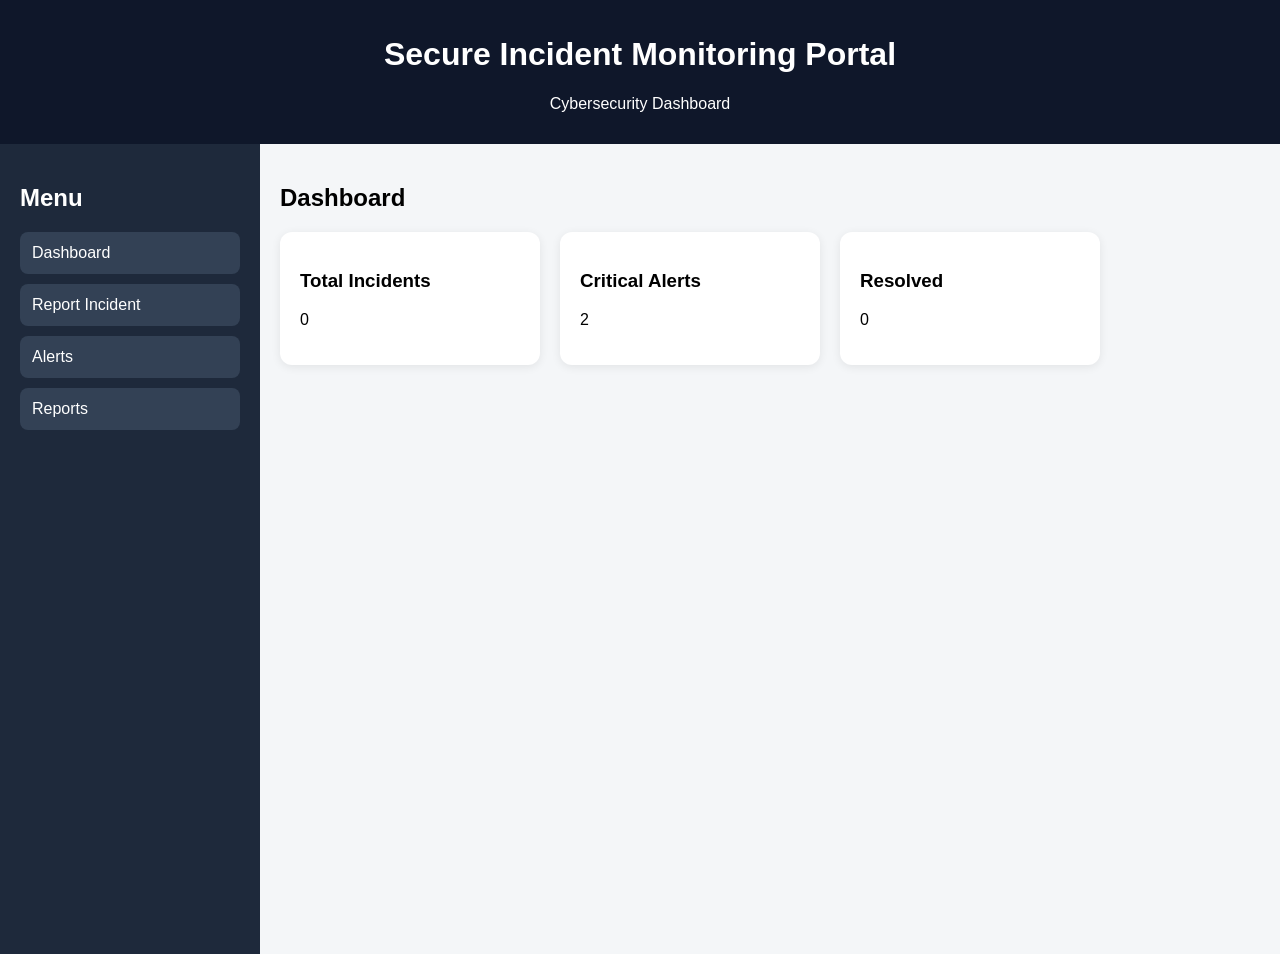
==== index.html @ f08f49f3 "Initial commit: DockHub Bio frontend, backend, selenium tests, and incident monitoring portal" ====
<!-- index.html -->
<!DOCTYPE html>
<html lang="en">
<head>
<meta charset="UTF-8">
<meta name="viewport" content="width=device-width, initial-scale=1.0">
<title>Secure Incident Monitoring Portal</title>
<link rel="stylesheet" href="style.css">
</head>
<body>

<header>
<h1>Secure Incident Monitoring Portal</h1>
<p>Cybersecurity Dashboard</p>
</header>

<div class="container">

<div class="sidebar">
<h2>Menu</h2>
<ul>
<li onclick="showSection('dashboard')">Dashboard</li>
<li onclick="showSection('incident')">Report Incident</li>
<li onclick="showSection('alerts')">Alerts</li>
<li onclick="showSection('reports')">Reports</li>
</ul>
</div>

<div class="main">

<section id="dashboard" class="section active">
<h2>Dashboard</h2>

<div class="cards">
<div class="card">
<h3>Total Incidents</h3>
<p id="totalIncidents">0</p>
</div>

<div class="card">
<h3>Critical Alerts</h3>
<p id="criticalAlerts">2</p>
</div>

<div class="card">
<h3>Resolved</h3>
<p id="resolvedIncidents">0</p>
</div>
</div>

</section>

<section id="incident" class="section">
<h2>Report New Incident</h2>

<input type="text" id="title" placeholder="Incident Title">
<textarea id="description" placeholder="Description"></textarea>

<select id="severity">
<option>Low</option>
<option>Medium</option>
<option>High</option>
<option>Critical</option>
</select>

<button onclick="addIncident()">Submit Incident</button>

</section>

<section id="alerts" class="section">
<h2>Incident Alerts</h2>
<ul id="incidentList"></ul>
</section>

<section id="reports" class="section">
<h2>Reports</h2>
<button onclick="downloadReport()">Download Report</button>
</section>

</div>

</div>

<script src="script.js"></script>
</body>
</html>
---- style.css ----
/* style.css */

body{
margin:0;
font-family:Arial, sans-serif;
background:#f4f6f8;
}

header{
background:#0f172a;
color:white;
text-align:center;
padding:15px;
}

.container{
display:flex;
height:calc(100vh - 90px);
}

.sidebar{
width:220px;
background:#1e293b;
color:white;
padding:20px;
}

.sidebar ul{
list-style:none;
padding:0;
}

.sidebar li{
padding:12px;
margin-bottom:10px;
background:#334155;
border-radius:8px;
cursor:pointer;
}

.sidebar li:hover{
background:#475569;
}

.main{
flex:1;
padding:20px;
overflow:auto;
}

.section{
display:none;
}

.section.active{
display:block;
}

.cards{
display:flex;
gap:20px;
flex-wrap:wrap;
}

.card{
background:white;
padding:20px;
border-radius:12px;
box-shadow:0 2px 10px rgba(0,0,0,0.08);
width:220px;
}

input, textarea, select{
width:100%;
padding:12px;
margin-bottom:12px;
border:1px solid #ccc;
border-radius:8px;
}

button{
padding:12px 18px;
background:#2563eb;
color:white;
border:none;
border-radius:8px;
cursor:pointer;
}

button:hover{
background:#1d4ed8;
}

#incidentList li{
background:white;
padding:12px;
margin-bottom:10px;
border-radius:8px;
list-style:none;
box-shadow:0 2px 8px rgba(0,0,0,0.06);
}
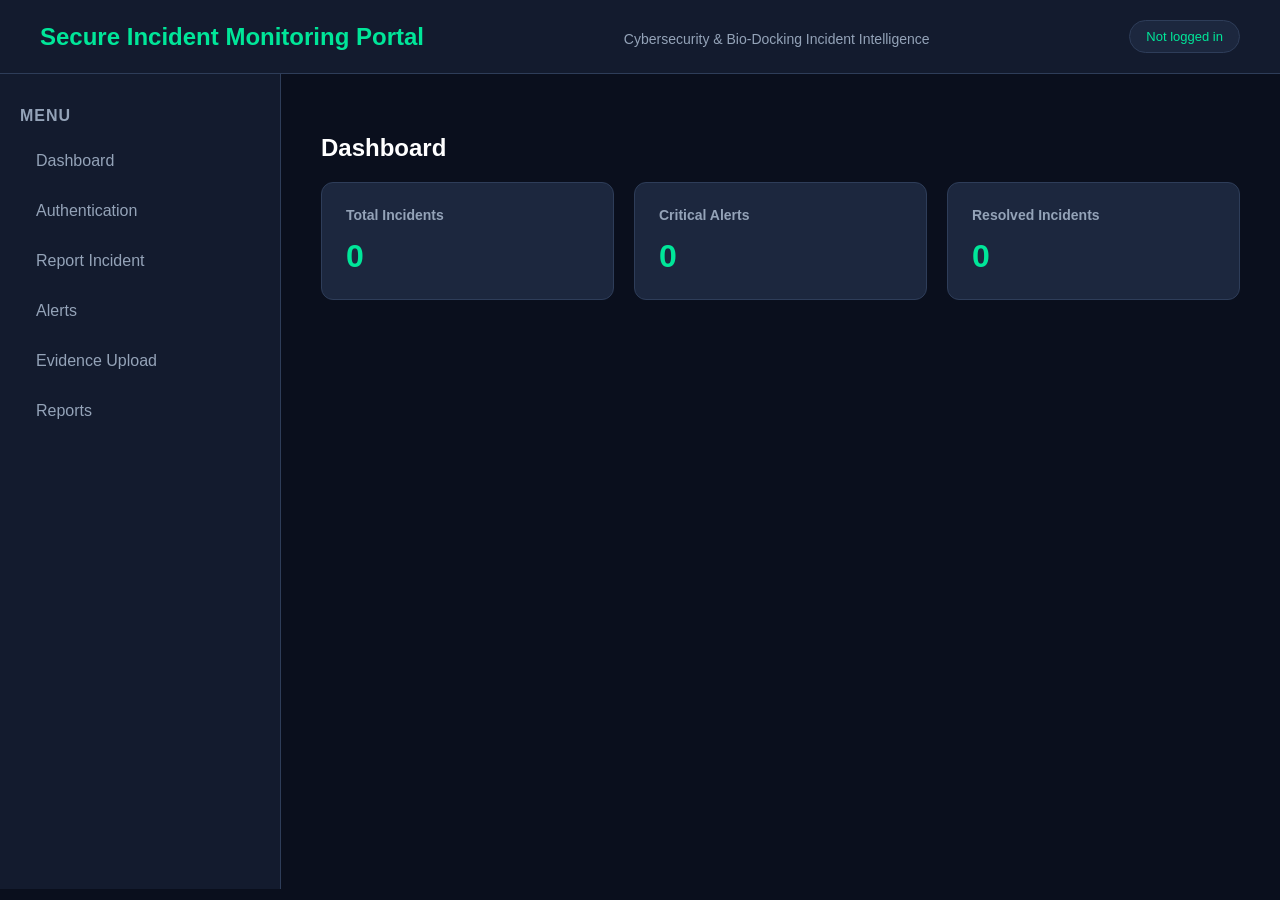
==== commit 2f2b874a: "Phase 7: Add Complete GitHub Pages CI/CD deployment pipeline and 430 Selenium E2E test framework" ====
--- a/index.html
+++ b/index.html
@@ -1,86 +1,147 @@
-<!-- index.html -->
 <!DOCTYPE html>
 <html lang="en">
 <head>
-<meta charset="UTF-8">
-<meta name="viewport" content="width=device-width, initial-scale=1.0">
-<title>Secure Incident Monitoring Portal</title>
-<link rel="stylesheet" href="style.css">
+    <meta charset="UTF-8">
+    <meta name="viewport" content="width=device-width, initial-scale=1.0">
+    <title>Secure Incident Monitoring Portal - DockHub Bio</title>
+    <link rel="stylesheet" href="style.css">
 </head>
 <body>
 
-<header>
-<h1>Secure Incident Monitoring Portal</h1>
-<p>Cybersecurity Dashboard</p>
-</header>
+    <header role="banner">
+        <h1>Secure Incident Monitoring Portal</h1>
+        <p>Cybersecurity & Bio-Docking Incident Intelligence</p>
+        <div id="userStatusContainer" class="user-status-bar">
+            <span id="userStatusText">Not logged in</span>
+        </div>
+    </header>
 
-<div class="container">
+    <div class="container">
 
-<div class="sidebar">
-<h2>Menu</h2>
-<ul>
-<li onclick="showSection('dashboard')">Dashboard</li>
-<li onclick="showSection('incident')">Report Incident</li>
-<li onclick="showSection('alerts')">Alerts</li>
-<li onclick="showSection('reports')">Reports</li>
-</ul>
-</div>
+        <nav class="sidebar" role="navigation" aria-label="Main Navigation">
+            <h2>Menu</h2>
+            <ul>
+                <li id="navDashboard" onclick="showSection('dashboard')" tabindex="0" role="button">Dashboard</li>
+                <li id="navAuth" onclick="showSection('auth')" tabindex="0" role="button">Authentication</li>
+                <li id="navIncident" onclick="showSection('incident')" tabindex="0" role="button">Report Incident</li>
+                <li id="navAlerts" onclick="showSection('alerts')" tabindex="0" role="button">Alerts</li>
+                <li id="navUpload" onclick="showSection('upload')" tabindex="0" role="button">Evidence Upload</li>
+                <li id="navReports" onclick="showSection('reports')" tabindex="0" role="button">Reports</li>
+            </ul>
+        </nav>
 
-<div class="main">
+        <main class="main" role="main">
 
-<section id="dashboard" class="section active">
-<h2>Dashboard</h2>
+            <!-- DASHBOARD SECTION -->
+            <section id="dashboard" class="section active" aria-labelledby="headingDashboard">
+                <h2 id="headingDashboard">Dashboard</h2>
 
-<div class="cards">
-<div class="card">
-<h3>Total Incidents</h3>
-<p id="totalIncidents">0</p>
-</div>
+                <div class="cards">
+                    <div class="card" id="cardTotalIncidents">
+                        <h3>Total Incidents</h3>
+                        <p id="totalIncidents">0</p>
+                    </div>
 
-<div class="card">
-<h3>Critical Alerts</h3>
-<p id="criticalAlerts">2</p>
-</div>
+                    <div class="card" id="cardCriticalAlerts">
+                        <h3>Critical Alerts</h3>
+                        <p id="criticalAlerts">0</p>
+                    </div>
 
-<div class="card">
-<h3>Resolved</h3>
-<p id="resolvedIncidents">0</p>
-</div>
-</div>
+                    <div class="card" id="cardResolvedIncidents">
+                        <h3>Resolved Incidents</h3>
+                        <p id="resolvedIncidents">0</p>
+                    </div>
+                </div>
+            </section>
 
-</section>
+            <!-- AUTHENTICATION SECTION -->
+            <section id="auth" class="section" aria-labelledby="headingAuth">
+                <h2 id="headingAuth">User Authentication</h2>
 
-<section id="incident" class="section">
-<h2>Report New Incident</h2>
+                <div id="authMessageBox" class="auth-msg" style="display:none;"></div>
 
-<input type="text" id="title" placeholder="Incident Title">
-<textarea id="description" placeholder="Description"></textarea>
+                <div id="loginFormContainer" class="form-group">
+                    <h3>Login to Portal</h3>
+                    <form onsubmit="return handleLogin(event)">
+                        <label for="loginEmail">Email Address:</label>
+                        <input type="email" id="loginEmail" placeholder="admin@dockhub.bio" required>
 
-<select id="severity">
-<option>Low</option>
-<option>Medium</option>
-<option>High</option>
-<option>Critical</option>
-</select>
+                        <label for="loginPassword">Password:</label>
+                        <input type="password" id="loginPassword" placeholder="••••••••" required>
 
-<button onclick="addIncident()">Submit Incident</button>
+                        <label for="userRole">Role:</label>
+                        <select id="userRole">
+                            <option value="Administrator">Administrator</option>
+                            <option value="Analyst">Analyst</option>
+                            <option value="User">User</option>
+                        </select>
 
-</section>
+                        <button type="submit" id="btnLogin">Sign In</button>
+                    </form>
+                </div>
 
-<section id="alerts" class="section">
-<h2>Incident Alerts</h2>
-<ul id="incidentList"></ul>
-</section>
+                <div id="userProfileContainer" class="profile-group" style="display:none;">
+                    <h3>Active User Profile</h3>
+                    <p>Session token verified.</p>
+                    <button id="btnLogout" onclick="handleLogout()">Sign Out</button>
+                </div>
+            </section>
 
-<section id="reports" class="section">
-<h2>Reports</h2>
-<button onclick="downloadReport()">Download Report</button>
-</section>
+            <!-- REPORT INCIDENT SECTION -->
+            <section id="incident" class="section" aria-labelledby="headingIncident">
+                <h2 id="headingIncident">Report New Incident</h2>
+                
+                <div id="incidentFormNotice" class="alert-notice" style="display:none;"></div>
 
-</div>
+                <div class="form-container">
+                    <label for="title">Incident Title:</label>
+                    <input type="text" id="title" placeholder="e.g., Unauthorized API Attempt">
 
-</div>
+                    <label for="description">Incident Description:</label>
+                    <textarea id="description" placeholder="Provide detailed incident telemetry..."></textarea>
 
-<script src="script.js"></script>
+                    <label for="severity">Severity Level:</label>
+                    <select id="severity">
+                        <option value="Low">Low</option>
+                        <option value="Medium">Medium</option>
+                        <option value="High">High</option>
+                        <option value="Critical">Critical</option>
+                    </select>
+
+                    <button id="btnSubmitIncident" onclick="addIncident()">Submit Incident</button>
+                </div>
+            </section>
+
+            <!-- ALERTS SECTION -->
+            <section id="alerts" class="section" aria-labelledby="headingAlerts">
+                <h2 id="headingAlerts">Incident Alerts</h2>
+                <ul id="incidentList">
+                    <li class="empty-msg">No active incidents.</li>
+                </ul>
+            </section>
+
+            <!-- FILE UPLOAD SECTION -->
+            <section id="upload" class="section" aria-labelledby="headingUpload">
+                <h2 id="headingUpload">Evidence File Upload</h2>
+                <div class="form-container">
+                    <label for="evidenceFile">Select Log / Telemetry Evidence File:</label>
+                    <input type="file" id="evidenceFile">
+                    <button id="btnUpload" onclick="handleFileUpload(event)">Upload File</button>
+                    <div id="uploadStatus" class="upload-status" style="display:none;"></div>
+                </div>
+            </section>
+
+            <!-- REPORTS SECTION -->
+            <section id="reports" class="section" aria-labelledby="headingReports">
+                <h2 id="headingReports">Security & Incident Reports</h2>
+                <p>Generate and export telemetry summary reports for audit compliance.</p>
+                <button id="btnDownloadReport" onclick="downloadReport()">Download Report (.txt)</button>
+            </section>
+
+        </main>
+
+    </div>
+
+    <script src="script.js"></script>
 </body>
 </html>
--- a/style.css
+++ b/style.css
@@ -1,101 +1,216 @@
-/* style.css */
-
-body{
-margin:0;
-font-family:Arial, sans-serif;
-background:#f4f6f8;
-}
-
-header{
-background:#0f172a;
-color:white;
-text-align:center;
-padding:15px;
-}
-
-.container{
-display:flex;
-height:calc(100vh - 90px);
-}
-
-.sidebar{
-width:220px;
-background:#1e293b;
-color:white;
-padding:20px;
-}
-
-.sidebar ul{
-list-style:none;
-padding:0;
-}
-
-.sidebar li{
-padding:12px;
-margin-bottom:10px;
-background:#334155;
-border-radius:8px;
-cursor:pointer;
-}
-
-.sidebar li:hover{
-background:#475569;
-}
-
-.main{
-flex:1;
-padding:20px;
-overflow:auto;
-}
-
-.section{
-display:none;
-}
-
-.section.active{
-display:block;
-}
-
-.cards{
-display:flex;
-gap:20px;
-flex-wrap:wrap;
-}
-
-.card{
-background:white;
-padding:20px;
-border-radius:12px;
-box-shadow:0 2px 10px rgba(0,0,0,0.08);
-width:220px;
-}
-
-input, textarea, select{
-width:100%;
-padding:12px;
-margin-bottom:12px;
-border:1px solid #ccc;
-border-radius:8px;
-}
-
-button{
-padding:12px 18px;
-background:#2563eb;
-color:white;
-border:none;
-border-radius:8px;
-cursor:pointer;
-}
-
-button:hover{
-background:#1d4ed8;
-}
-
-#incidentList li{
-background:white;
-padding:12px;
-margin-bottom:10px;
-border-radius:8px;
-list-style:none;
-box-shadow:0 2px 8px rgba(0,0,0,0.06);
+/* style.css - Modern Responsive Styles */
+:root {
+    --bg-primary: #0a0f1d;
+    --bg-secondary: #131b2e;
+    --card-bg: #1c273e;
+    --accent: #00e699;
+    --text-primary: #ffffff;
+    --text-secondary: #94a3b8;
+    --border: #2e3d59;
+    --danger: #ef4444;
+    --warning: #f59e0b;
+    --success: #10b981;
+}
+
+body {
+    margin: 0;
+    font-family: 'Segoe UI', Tahoma, Geneva, Verdana, sans-serif;
+    background-color: var(--bg-primary);
+    color: var(--text-primary);
+}
+
+header {
+    background-color: var(--bg-secondary);
+    padding: 20px 40px;
+    border-bottom: 1px solid var(--border);
+    display: flex;
+    justify-content: space-between;
+    align-items: center;
+}
+
+header h1 {
+    margin: 0;
+    color: var(--accent);
+    font-size: 24px;
+}
+
+header p {
+    margin: 5px 0 0 0;
+    color: var(--text-secondary);
+    font-size: 14px;
+}
+
+.user-status-bar {
+    background-color: var(--card-bg);
+    padding: 8px 16px;
+    border-radius: 20px;
+    border: 1px solid var(--border);
+    font-size: 13px;
+    color: var(--accent);
+}
+
+.container {
+    display: flex;
+    min-height: calc(100vh - 85px);
+}
+
+.sidebar {
+    width: 240px;
+    background-color: var(--bg-secondary);
+    border-right: 1px solid var(--border);
+    padding: 20px;
+}
+
+.sidebar h2 {
+    font-size: 16px;
+    color: var(--text-secondary);
+    text-transform: uppercase;
+    letter-spacing: 1px;
+    margin-bottom: 15px;
+}
+
+.sidebar ul {
+    list-style: none;
+    padding: 0;
+    margin: 0;
+}
+
+.sidebar li {
+    padding: 12px 16px;
+    margin-bottom: 8px;
+    border-radius: 8px;
+    cursor: pointer;
+    color: var(--text-secondary);
+    transition: all 0.2s ease;
+}
+
+.sidebar li:hover {
+    background-color: var(--card-bg);
+    color: var(--accent);
+}
+
+.main {
+    flex: 1;
+    padding: 40px;
+}
+
+.section {
+    display: none;
+}
+
+.section.active {
+    display: block;
+}
+
+.cards {
+    display: grid;
+    grid-template-columns: repeat(auto-fit, minmax(220px, 1fr));
+    gap: 20px;
+    margin-top: 20px;
+}
+
+.card {
+    background-color: var(--card-bg);
+    padding: 24px;
+    border-radius: 12px;
+    border: 1px solid var(--border);
+}
+
+.card h3 {
+    margin: 0;
+    font-size: 14px;
+    color: var(--text-secondary);
+}
+
+.card p {
+    margin: 15px 0 0 0;
+    font-size: 32px;
+    font-weight: bold;
+    color: var(--accent);
+}
+
+.form-group, .form-container {
+    background-color: var(--card-bg);
+    padding: 24px;
+    border-radius: 12px;
+    border: 1px solid var(--border);
+    max-width: 550px;
+    margin-top: 20px;
+}
+
+label {
+    display: block;
+    margin-top: 15px;
+    margin-bottom: 6px;
+    color: var(--text-secondary);
+    font-size: 14px;
+}
+
+input, textarea, select {
+    width: 100%;
+    padding: 10px;
+    background-color: var(--bg-primary);
+    border: 1px solid var(--border);
+    border-radius: 6px;
+    color: var(--text-primary);
+    box-sizing: border-box;
+}
+
+button {
+    margin-top: 20px;
+    background-color: var(--accent);
+    color: #000;
+    font-weight: bold;
+    border: none;
+    padding: 12px 24px;
+    border-radius: 6px;
+    cursor: pointer;
+    transition: opacity 0.2s;
+}
+
+button:hover {
+    opacity: 0.9;
+}
+
+.auth-msg, .alert-notice, .upload-status {
+    padding: 12px;
+    border-radius: 6px;
+    margin-top: 15px;
+    font-size: 14px;
+}
+
+.auth-msg.error, .upload-status.error {
+    background-color: rgba(239, 68, 68, 0.2);
+    border: 1px solid var(--danger);
+    color: var(--danger);
+}
+
+.auth-msg.success, .alert-notice.success, .upload-status.success {
+    background-color: rgba(16, 185, 129, 0.2);
+    border: 1px solid var(--success);
+    color: var(--success);
+}
+
+.incident-card {
+    background-color: var(--card-bg);
+    border-left: 4px solid var(--accent);
+    padding: 16px;
+    border-radius: 8px;
+    margin-bottom: 12px;
+}
+
+.incident-card.severity-critical {
+    border-left-color: var(--danger);
+}
+
+.badge {
+    padding: 4px 8px;
+    border-radius: 4px;
+    font-size: 12px;
+    font-weight: bold;
+}
+
+.badge.critical {
+    background-color: var(--danger);
+    color: #fff;
 }
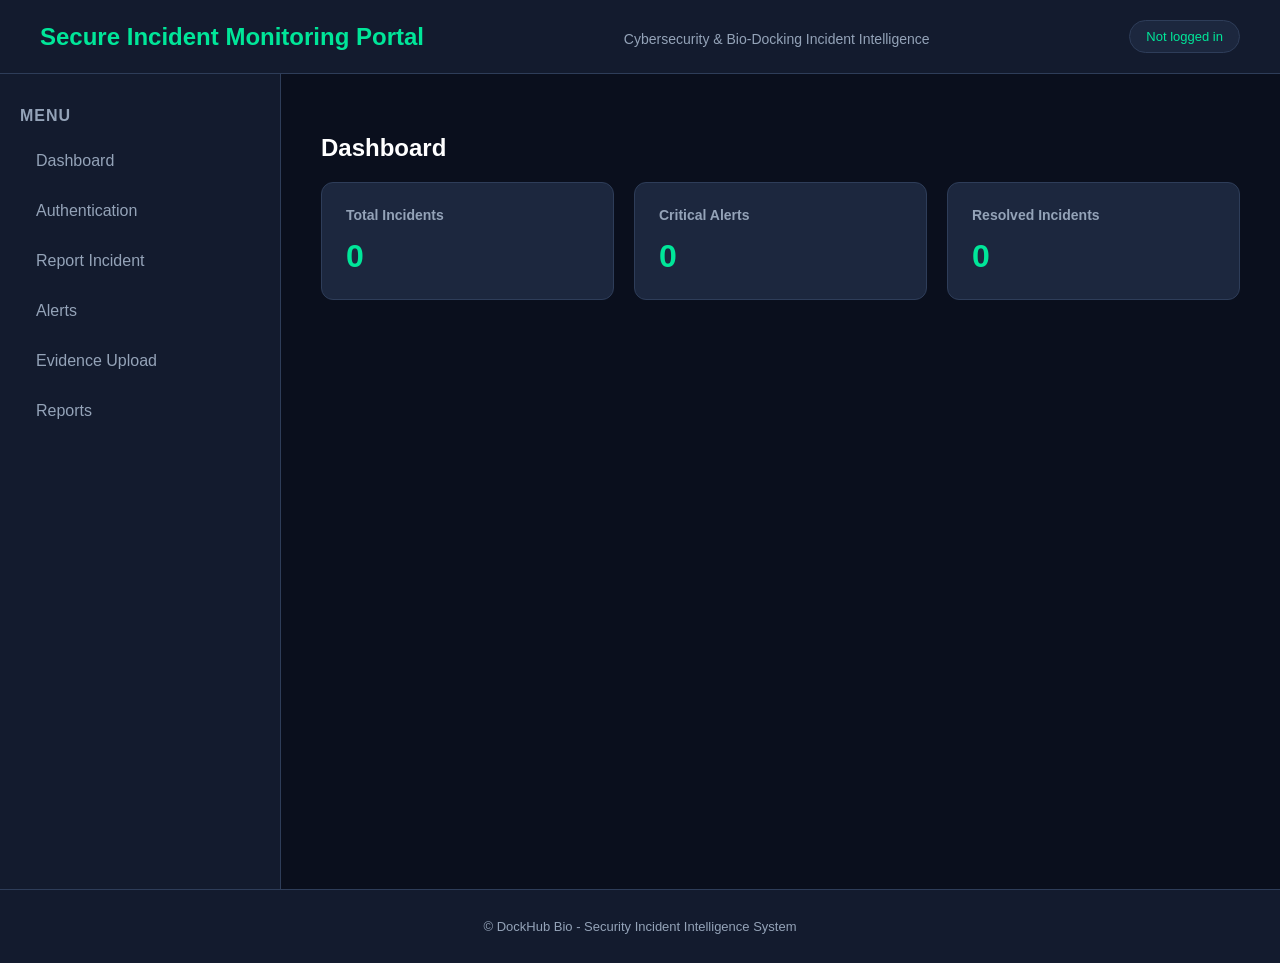
==== commit 2abf272d: "fix(qa): optimize Selenium test suite performance and fix ARIA, responsiveness & state reset bugs" ====
--- a/index.html
+++ b/index.html
@@ -142,6 +142,10 @@
 
     </div>
 
+    <footer role="contentinfo" class="footer">
+        <p>&copy; DockHub Bio - Security Incident Intelligence System</p>
+    </footer>
+
     <script src="script.js"></script>
 </body>
 </html>
--- a/style.css
+++ b/style.css
@@ -213,4 +213,13 @@
 .badge.critical {
     background-color: var(--danger);
     color: #fff;
+}
+
+footer {
+    background-color: var(--bg-secondary);
+    padding: 16px 40px;
+    border-top: 1px solid var(--border);
+    text-align: center;
+    font-size: 13px;
+    color: var(--text-secondary);
 }
